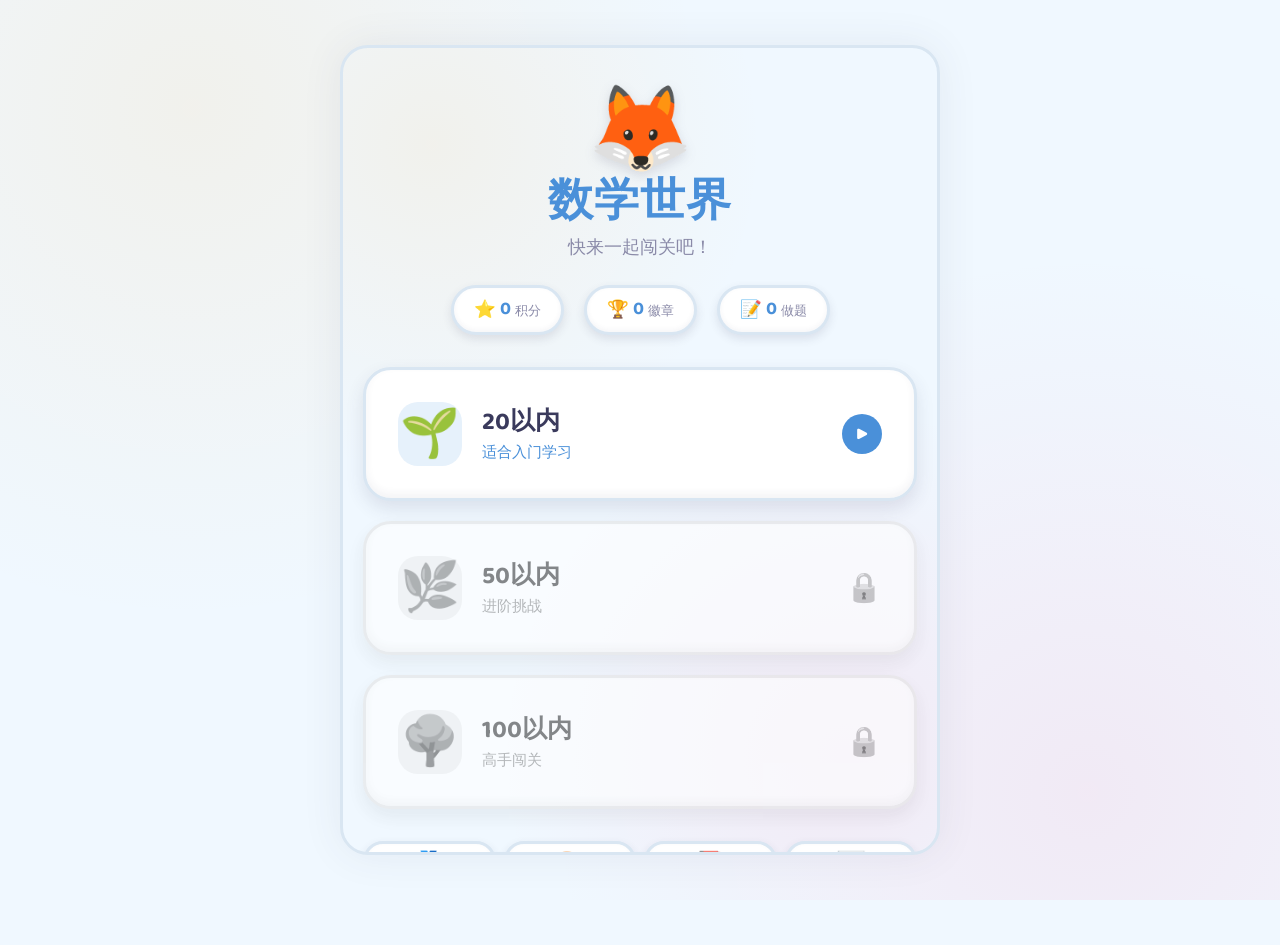
==== index.html @ b449a4bf "feat: 一年级升二年级儿童数学世界游戏 H5 应用 - Claymorphism 卡通设计风格，8款主题切换 - 3个难度阶梯解锁（20/50/100以内） - 4种题型：基础加减法、填空题、比大" ====
<!DOCTYPE html>
<html lang="zh-CN">
<head>
  <meta charset="UTF-8">
  <meta name="viewport" content="width=device-width, initial-scale=1.0, maximum-scale=1.0, user-scalable=no">
  <meta name="apple-mobile-web-app-capable" content="yes">
  <meta name="theme-color" content="#EFF6FF">
  <title>数学世界 - 儿童数学闯关游戏</title>
  <link rel="preconnect" href="https://fonts.googleapis.com">
  <link rel="preconnect" href="https://fonts.gstatic.com" crossorigin>
  <link href="https://fonts.googleapis.com/css2?family=Baloo+2:wght@400;500;600;700;800&family=Comic+Neue:wght@400;700&display=swap" rel="stylesheet">
  <link rel="stylesheet" href="css/base.css">
  <link rel="stylesheet" href="css/themes.css">
  <link rel="stylesheet" href="css/components.css">
  <link rel="stylesheet" href="css/pages.css">
  <link rel="stylesheet" href="css/animations.css">
</head>
<body>
  <div id="app">

    <!-- ========== 首页 ========== -->
    <section id="page-home" class="page active">
      <div class="home-header">
        <div class="mascot" id="home-mascot">🦊</div>
        <h1 class="home-title">数学世界</h1>
        <p class="home-subtitle">快来一起闯关吧！</p>
        <div class="home-stats-bar">
          <div class="stat-pill">
            <span class="stat-icon">⭐</span>
            <span class="stat-value" id="home-points">0</span>
            <span class="stat-label">积分</span>
          </div>
          <div class="stat-pill">
            <span class="stat-icon">🏆</span>
            <span class="stat-value" id="home-badge-count">0</span>
            <span class="stat-label">徽章</span>
          </div>
          <div class="stat-pill">
            <span class="stat-icon">📝</span>
            <span class="stat-value" id="home-total-questions">0</span>
            <span class="stat-label">做题</span>
          </div>
        </div>
      </div>

      <div class="difficulty-cards" id="difficulty-cards">
        <!-- JS动态生成 -->
      </div>

      <div class="home-nav-bar">
        <button class="nav-btn" data-page="badges">
          <span class="nav-icon">🏅</span>
          <span class="nav-text">徽章</span>
        </button>
        <button class="nav-btn" data-page="themes">
          <span class="nav-icon">🎨</span>
          <span class="nav-text">主题</span>
        </button>
        <button class="nav-btn" data-page="error-book">
          <span class="nav-icon">📕</span>
          <span class="nav-text">错题本</span>
        </button>
        <button class="nav-btn" data-page="stats">
          <span class="nav-icon">📊</span>
          <span class="nav-text">档案</span>
        </button>
      </div>
    </section>

    <!-- ========== 答题页 ========== -->
    <section id="page-quiz" class="page">
      <div class="quiz-top-bar">
        <button class="icon-btn" id="quiz-back-btn">
          <svg width="28" height="28" viewBox="0 0 24 24" fill="none" stroke="currentColor" stroke-width="2.5" stroke-linecap="round" stroke-linejoin="round"><path d="M19 12H5M12 19l-7-7 7-7"/></svg>
        </button>
        <div class="quiz-progress">
          <span class="quiz-progress-current" id="quiz-current">1</span>
          <span class="quiz-progress-sep">/</span>
          <span class="quiz-progress-total">10</span>
        </div>
        <div class="quiz-streak" id="quiz-streak-display" style="visibility:hidden">
          <span class="streak-fire">🔥</span>
          <span id="quiz-streak-count">0</span>
        </div>
      </div>

      <div class="quiz-progress-bar">
        <div class="quiz-progress-fill" id="quiz-progress-fill"></div>
      </div>

      <div class="quiz-question-area" id="quiz-question-area">
        <!-- JS动态生成题目 -->
      </div>

      <div class="quiz-feedback" id="quiz-feedback"></div>

      <div class="keyboard-area" id="keyboard-area">
        <!-- 九宫格键盘 -->
      </div>
    </section>

    <!-- ========== 结算页 ========== -->
    <section id="page-settlement" class="page">
      <div class="settlement-container" id="settlement-container">
        <!-- JS动态生成 -->
      </div>
    </section>

    <!-- ========== 徽章页 ========== -->
    <section id="page-badges" class="page">
      <div class="sub-page-header">
        <button class="icon-btn back-btn" data-back="home">
          <svg width="28" height="28" viewBox="0 0 24 24" fill="none" stroke="currentColor" stroke-width="2.5" stroke-linecap="round" stroke-linejoin="round"><path d="M19 12H5M12 19l-7-7 7-7"/></svg>
        </button>
        <h2 class="sub-page-title">🏅 我的徽章</h2>
        <div style="width:48px"></div>
      </div>
      <div class="badges-grid" id="badges-grid">
        <!-- JS动态生成 -->
      </div>
    </section>

    <!-- ========== 主题页 ========== -->
    <section id="page-themes" class="page">
      <div class="sub-page-header">
        <button class="icon-btn back-btn" data-back="home">
          <svg width="28" height="28" viewBox="0 0 24 24" fill="none" stroke="currentColor" stroke-width="2.5" stroke-linecap="round" stroke-linejoin="round"><path d="M19 12H5M12 19l-7-7 7-7"/></svg>
        </button>
        <h2 class="sub-page-title">🎨 主题商店</h2>
        <div style="width:48px"></div>
      </div>
      <div class="themes-grid" id="themes-grid">
        <!-- JS动态生成 -->
      </div>
    </section>

    <!-- ========== 错题本页 ========== -->
    <section id="page-error-book" class="page">
      <div class="sub-page-header">
        <button class="icon-btn back-btn" data-back="home">
          <svg width="28" height="28" viewBox="0 0 24 24" fill="none" stroke="currentColor" stroke-width="2.5" stroke-linecap="round" stroke-linejoin="round"><path d="M19 12H5M12 19l-7-7 7-7"/></svg>
        </button>
        <h2 class="sub-page-title">📕 错题本</h2>
        <div style="width:48px"></div>
      </div>
      <div class="error-book-tabs" id="error-book-tabs">
        <button class="tab-btn active" data-level="20">20以内</button>
        <button class="tab-btn" data-level="50">50以内</button>
        <button class="tab-btn" data-level="100">100以内</button>
      </div>
      <div class="error-book-list" id="error-book-list">
        <!-- JS动态生成 -->
      </div>
    </section>

    <!-- ========== 数据档案页 ========== -->
    <section id="page-stats" class="page">
      <div class="sub-page-header">
        <button class="icon-btn back-btn" data-back="home">
          <svg width="28" height="28" viewBox="0 0 24 24" fill="none" stroke="currentColor" stroke-width="2.5" stroke-linecap="round" stroke-linejoin="round"><path d="M19 12H5M12 19l-7-7 7-7"/></svg>
        </button>
        <h2 class="sub-page-title">📊 成长档案</h2>
        <div style="width:48px"></div>
      </div>
      <div class="stats-container" id="stats-container">
        <!-- JS动态生成 -->
      </div>
    </section>

    <!-- ========== 通用弹窗 ========== -->
    <div class="overlay" id="overlay">
      <div class="modal" id="modal">
        <div class="modal-content" id="modal-content"></div>
      </div>
    </div>

    <!-- ========== 庆祝动画层 ========== -->
    <div class="celebration-layer" id="celebration-layer"></div>

  </div>

  <script src="js/storage.js"></script>
  <script src="js/sound.js"></script>
  <script src="js/question-generator.js"></script>
  <script src="js/scoring.js"></script>
  <script src="js/difficulty.js"></script>
  <script src="js/badges.js"></script>
  <script src="js/themes.js"></script>
  <script src="js/error-book.js"></script>
  <script src="js/keyboard.js"></script>
  <script src="js/settlement.js"></script>
  <script src="js/app.js"></script>
</body>
</html>
---- css/base.css ----
/* ============================================================
   base.css — Reset, Design Tokens, Base Styles, Page Transitions
   Children's Math Game · Claymorphism · Light mode only
   ============================================================ */

/* ---------- 1. Mobile-friendly CSS reset ---------- */
*,
*::before,
*::after {
  box-sizing: border-box;
  margin: 0;
  padding: 0;
  -webkit-tap-highlight-color: transparent;
}

html {
  -webkit-text-size-adjust: 100%;
  text-size-adjust: 100%;
  font-size: 16px;
}

body {
  min-height: 100vh;
  min-height: 100dvh;
  line-height: 1.5;
  -webkit-font-smoothing: antialiased;
  -moz-osx-font-smoothing: grayscale;
  text-rendering: optimizeLegibility;
  overflow-x: hidden;
}

img,
svg {
  display: block;
  max-width: 100%;
}

button,
input,
select,
textarea {
  font: inherit;
  color: inherit;
  background: none;
  border: none;
}

button {
  cursor: pointer;
  user-select: none;
}

ul,
ol {
  list-style: none;
}

a {
  color: inherit;
  text-decoration: none;
}

h1, h2, h3, h4, h5, h6 {
  font-weight: 700;
  line-height: 1.2;
}

/* ---------- 2. Design tokens (Claymorphism) ---------- */
:root {
  /* Colors — soft, eye-friendly, low-saturation */
  --bg-primary: #F0F8FF;      /* soft blue-white */
  --bg-secondary: #E6F1FB;    /* slightly deeper soft blue */
  --color-primary: #4A90D9;   /* soft blue */
  --color-primary-dark: #3A78B8;
  --color-secondary: #FFB347; /* soft orange */
  --color-accent: #FF6B9D;    /* soft pink */
  --color-success: #6BCB77;   /* soft green */
  --color-danger: #FF6B6B;    /* soft red */
  --color-warning: #FFD56B;   /* soft yellow */
  --color-text: #3A3A5C;      /* soft dark indigo */
  --color-text-muted: #8A8AA8;
  --color-card: #FFFFFF;
  --color-border: #D9E6F2;
  --color-shadow: rgba(74, 144, 217, 0.18);
  --color-shadow-soft: rgba(58, 58, 92, 0.12);

  /* Spacing scale (4px base) */
  --space-xs: 4px;
  --space-sm: 8px;
  --space-md: 16px;
  --space-lg: 24px;
  --space-xl: 32px;
  --space-xxl: 48px;

  /* Border radius — large, rounded, bubbly */
  --radius-sm: 12px;
  --radius-md: 20px;
  --radius-lg: 28px;
  --radius-xl: 36px;
  --radius-full: 999px;

  /* Claymorphism shadows — outer drop + inner highlight, no hard lines */
  --shadow-clay: 0 8px 18px var(--color-shadow-soft),
                 inset 0 -4px 8px rgba(58, 58, 92, 0.06),
                 inset 0 4px 8px rgba(255, 255, 255, 0.85);
  --shadow-clay-sm: 0 4px 10px var(--color-shadow-soft),
                    inset 0 -2px 5px rgba(58, 58, 92, 0.05),
                    inset 0 2px 5px rgba(255, 255, 255, 0.8);
  --shadow-clay-lg: 0 14px 28px var(--color-shadow),
                    inset 0 -6px 12px rgba(58, 58, 92, 0.07),
                    inset 0 6px 12px rgba(255, 255, 255, 0.9);
  --shadow-press: 0 2px 5px var(--color-shadow-soft),
                  inset 0 2px 6px rgba(58, 58, 92, 0.12);
  --shadow-inset-hi: inset 0 3px 6px rgba(255, 255, 255, 0.7);

  /* Typography */
  --font-heading: 'Baloo 2', 'Comic Neue', system-ui, sans-serif;
  --font-body: 'Comic Neue', 'Baloo 2', system-ui, sans-serif;

  /* Font sizes */
  --fs-xs: clamp(0.72rem, 0.68rem + 0.2vw, 0.8rem);
  --fs-sm: clamp(0.85rem, 0.8rem + 0.25vw, 0.95rem);
  --fs-md: clamp(1rem, 0.95rem + 0.3vw, 1.1rem);
  --fs-lg: clamp(1.2rem, 1.1rem + 0.5vw, 1.4rem);
  --fs-xl: clamp(1.5rem, 1.3rem + 0.9vw, 1.9rem);
  --fs-xxl: clamp(2rem, 1.6rem + 1.6vw, 2.8rem);

  /* Borders */
  --border-thick: 3px;
  --border-chunky: 4px;

  /* Transitions — soft press, smooth */
  --transition-fast: 150ms ease-out;
  --transition-normal: 250ms ease-out;
  --transition-slow: 400ms ease-out;

  /* Layout */
  --app-max-width: 600px;
  --safe-bottom: env(safe-area-inset-bottom, 0px);
  --safe-top: env(safe-area-inset-top, 0px);
}

/* ---------- 3. Base body ---------- */
body {
  font-family: var(--font-body);
  font-size: var(--fs-md);
  color: var(--color-text);
  background: var(--bg-primary);
  background-image:
    radial-gradient(circle at 15% 12%, rgba(255, 179, 71, 0.10), transparent 38%),
    radial-gradient(circle at 85% 88%, rgba(255, 107, 157, 0.10), transparent 40%);
  background-attachment: fixed;
}

h1, h2, h3, h4 {
  font-family: var(--font-heading);
  color: var(--color-text);
}

h1 { font-size: var(--fs-xxl); }
h2 { font-size: var(--fs-xl); }
h3 { font-size: var(--fs-lg); }

p { color: var(--color-text); }

/* ---------- 4. App container (phone frame, centered) ---------- */
#app {
  position: relative;
  width: 100%;
  max-width: var(--app-max-width);
  min-height: 100vh;
  min-height: 100dvh;
  margin: 0 auto;
  background: var(--bg-primary);
  overflow: hidden;
  box-shadow: 0 0 40px rgba(58, 58, 92, 0.08);
}

/* ---------- 5. Page transitions ---------- */
.page {
  position: absolute;
  inset: 0;
  display: flex;
  flex-direction: column;
  padding: calc(var(--space-md) + var(--safe-top)) var(--space-md) calc(var(--space-md) + var(--safe-bottom));
  opacity: 0;
  visibility: hidden;
  transform: translateY(8px);
  transition: opacity var(--transition-normal),
              visibility var(--transition-normal),
              transform var(--transition-normal);
  overflow-y: auto;
  -webkit-overflow-scrolling: touch;
}

.page.active {
  opacity: 1;
  visibility: visible;
  transform: translateY(0);
  z-index: 1;
}

/* Scrollbar styling — subtle */
.page::-webkit-scrollbar { width: 6px; }
.page::-webkit-scrollbar-thumb {
  background: var(--color-border);
  border-radius: var(--radius-full);
}

/* ---------- 6. Utility helpers ---------- */
.sr-only {
  position: absolute;
  width: 1px; height: 1px;
  padding: 0; margin: -1px;
  overflow: hidden; clip: rect(0,0,0,0);
  white-space: nowrap; border: 0;
}

.text-center { text-align: center; }
.text-muted { color: var(--color-text-muted); }

/* ---------- 7. Responsive — tablet ---------- */
@media (min-width: 768px) {
  :root {
    --fs-md: 1.15rem;
    --fs-lg: 1.55rem;
    --fs-xl: 2rem;
    --fs-xxl: 3rem;
    --space-md: 20px;
    --space-lg: 32px;
  }
  #app {
    min-height: 90vh;
    margin: 5vh auto;
    border-radius: var(--radius-lg);
    border: var(--border-thick) solid var(--color-border);
  }
  body {
    background-size: cover;
  }
}
---- css/themes.css ----
/* ============================================================
   themes.css — 8 Light-Mode Claymorphism Themes
   All themes are LIGHT mode (no dark backgrounds).
   Apply via: <body data-theme="default"> or #app[data-theme="..."]
   Colors are soft, low-saturation, eye-friendly for children.
   ============================================================ */

/* Shared: each theme tints the body background gradient + #app bg.
   --mascot holds the theme's mascot emoji (used by JS to update #home-mascot). */

/* ------------------------------------------------------------
   1. default — Soft Sky (FREE)
   ------------------------------------------------------------ */
[data-theme="default"] {
  --bg-primary: #F0F8FF;
  --bg-secondary: #E6F1FB;
  --color-primary: #4A90D9;
  --color-secondary: #FFB347;
  --color-accent: #FF6B9D;
  --color-card: #FFFFFF;
  --color-border: #D9E6F2;
  --color-shadow: rgba(74, 144, 217, 0.18);
  --mascot: "🦊";
}
[data-theme="default"] body,
[data-theme="default"] #app {
  background-color: #F0F8FF;
  background-image:
    radial-gradient(circle at 15% 12%, rgba(255, 179, 71, 0.10), transparent 38%),
    radial-gradient(circle at 85% 88%, rgba(255, 107, 157, 0.10), transparent 40%);
}

/* ------------------------------------------------------------
   2. forest — Forest Friends (100 pts)
   ------------------------------------------------------------ */
[data-theme="forest"] {
  --bg-primary: #F2F7EC;
  --bg-secondary: #E4EFD8;
  --color-primary: #7AAF5E;
  --color-secondary: #B08968;
  --color-accent: #E8A87C;
  --color-card: #FBFDF7;
  --color-border: #D6E4C5;
  --color-shadow: rgba(122, 175, 94, 0.18);
  --mascot: "🐻";
}
[data-theme="forest"] body,
[data-theme="forest"] #app {
  background-color: #F2F7EC;
  background-image:
    radial-gradient(circle at 15% 12%, rgba(176, 137, 104, 0.12), transparent 40%),
    radial-gradient(circle at 85% 88%, rgba(232, 168, 124, 0.12), transparent 42%);
}

/* ------------------------------------------------------------
   3. ocean — Ocean World (150 pts)
   ------------------------------------------------------------ */
[data-theme="ocean"] {
  --bg-primary: #EAF6FB;
  --bg-secondary: #D8EEF7;
  --color-primary: #5BB3CC;
  --color-secondary: #7AB8D6;
  --color-accent: #FF9EAA;
  --color-card: #FFFFFF;
  --color-border: #C7E4EE;
  --color-shadow: rgba(91, 179, 204, 0.20);
  --mascot: "🐙";
}
[data-theme="ocean"] body,
[data-theme="ocean"] #app {
  background-color: #EAF6FB;
  background-image:
    radial-gradient(circle at 15% 12%, rgba(122, 184, 214, 0.14), transparent 40%),
    radial-gradient(circle at 85% 88%, rgba(255, 158, 170, 0.12), transparent 42%);
}

/* ------------------------------------------------------------
   4. candy — Candy Land (200 pts)
   ------------------------------------------------------------ */
[data-theme="candy"] {
  --bg-primary: #FBF0F6;
  --bg-secondary: #F7E2EE;
  --color-primary: #E08FC0;
  --color-secondary: #B5A8E0;
  --color-accent: #F5A3C7;
  --color-card: #FFFFFF;
  --color-border: #ECD0E0;
  --color-shadow: rgba(224, 143, 192, 0.20);
  --mascot: "🦄";
}
[data-theme="candy"] body,
[data-theme="candy"] #app {
  background-color: #FBF0F6;
  background-image:
    radial-gradient(circle at 15% 12%, rgba(181, 168, 224, 0.16), transparent 40%),
    radial-gradient(circle at 85% 88%, rgba(245, 163, 199, 0.14), transparent 42%);
}

/* ------------------------------------------------------------
   5. starry — Starry Night (250 pts)
   LIGHT interpretation: soft periwinkle + gold + lavender (no dark bg)
   ------------------------------------------------------------ */
[data-theme="starry"] {
  --bg-primary: #EEF0FB;
  --bg-secondary: #E0E4F5;
  --color-primary: #7B89C9;
  --color-secondary: #E6C76B;
  --color-accent: #A78BD9;
  --color-card: #FFFFFF;
  --color-border: #D2D6EE;
  --color-shadow: rgba(123, 137, 201, 0.20);
  --mascot: "🦉";
}
[data-theme="starry"] body,
[data-theme="starry"] #app {
  background-color: #EEF0FB;
  background-image:
    radial-gradient(circle at 15% 12%, rgba(230, 199, 107, 0.16), transparent 40%),
    radial-gradient(circle at 85% 88%, rgba(167, 139, 217, 0.14), transparent 42%);
}

/* ------------------------------------------------------------
   6. school — School Days (180 pts)
   ------------------------------------------------------------ */
[data-theme="school"] {
  --bg-primary: #FFF9EC;
  --bg-secondary: #FBEFCF;
  --color-primary: #E8B14B;
  --color-secondary: #E07A5F;
  --color-accent: #7AAF5E;
  --color-card: #FFFFFF;
  --color-border: #F0DFB8;
  --color-shadow: rgba(232, 177, 75, 0.20);
  --mascot: "🐱";
}
[data-theme="school"] body,
[data-theme="school"] #app {
  background-color: #FFF9EC;
  background-image:
    radial-gradient(circle at 15% 12%, rgba(224, 122, 95, 0.12), transparent 40%),
    radial-gradient(circle at 85% 88%, rgba(122, 175, 94, 0.12), transparent 42%);
}

/* ------------------------------------------------------------
   7. sunset — Sunset Glow (220 pts)
   ------------------------------------------------------------ */
[data-theme="sunset"] {
  --bg-primary: #FFF3EC;
  --bg-secondary: #FDE6D8;
  --color-primary: #F5A06B;
  --color-secondary: #FF8C94;
  --color-accent: #C98BB0;
  --color-card: #FFFFFF;
  --color-border: #F2D6C4;
  --color-shadow: rgba(245, 160, 107, 0.20);
  --mascot: "🦁";
}
[data-theme="sunset"] body,
[data-theme="sunset"] #app {
  background-color: #FFF3EC;
  background-image:
    radial-gradient(circle at 15% 12%, rgba(255, 140, 148, 0.14), transparent 40%),
    radial-gradient(circle at 85% 88%, rgba(201, 139, 176, 0.14), transparent 42%);
}

/* ------------------------------------------------------------
   8. meadow — Spring Meadow (120 pts)
   ------------------------------------------------------------ */
[data-theme="meadow"] {
  --bg-primary: #F4FBE9;
  --bg-secondary: #E8F5D4;
  --color-primary: #9CC76B;
  --color-secondary: #F0D858;
  --color-accent: #A8D8B9;
  --color-card: #FFFFFF;
  --color-border: #D8E9B8;
  --color-shadow: rgba(156, 199, 107, 0.20);
  --mascot: "🐰";
}
[data-theme="meadow"] body,
[data-theme="meadow"] #app {
  background-color: #F4FBE9;
  background-image:
    radial-gradient(circle at 15% 12%, rgba(240, 216, 88, 0.16), transparent 40%),
    radial-gradient(circle at 85% 88%, rgba(168, 216, 185, 0.16), transparent 42%);
}

/* ------------------------------------------------------------
   Theme application helper — keep #app background-attachment fixed
   on body for the soft tint, but #app uses solid + image so it
   scrolls naturally inside the phone frame.
   ------------------------------------------------------------ */
[data-theme] body {
  background-attachment: fixed;
}
[data-theme] #app {
  background-attachment: scroll;
}

/* ------------------------------------------------------------
   Default fallback: if no data-theme is set, treat as "default".
   ------------------------------------------------------------ */
body:not([data-theme]) #app,
#app:not([data-theme]) {
  /* inherits :root tokens; nothing to override */
}

/* ------------------------------------------------------------
   Theme preview swatches (used by .theme-card in themes store).
   Each theme exposes a 3-color preview via its tokens automatically;
   .theme-card previews read --color-primary/secondary/accent.
   ------------------------------------------------------------ */
---- css/components.css ----
/* ============================================================
   components.css — Reusable Claymorphism Components
   Children's Math Game · Light mode · Touch-friendly (>=48px)
   ============================================================ */

/* ---------- Buttons ---------- */
.btn {
  display: inline-flex;
  align-items: center;
  justify-content: center;
  gap: var(--space-sm);
  padding: 12px var(--space-lg);
  min-height: 48px;
  font-family: var(--font-heading);
  font-weight: 700;
  font-size: var(--fs-md);
  line-height: 1;
  color: #ffffff;
  background: var(--color-primary);
  border: var(--border-thick) solid var(--color-border);
  border-radius: var(--radius-md);
  box-shadow: var(--shadow-clay);
  transition: transform var(--transition-fast),
              box-shadow var(--transition-fast),
              filter var(--transition-fast);
}
.btn:hover { filter: brightness(1.03); }
.btn:active {
  transform: scale(0.95);
  box-shadow: var(--shadow-press);
}

.btn-primary { background: var(--color-primary); }
.btn-secondary { background: var(--color-secondary); }
.btn-accent { background: var(--color-accent); }
.btn-success { background: var(--color-success); }
.btn-danger { background: var(--color-danger); }

.btn-outline {
  background: var(--color-card);
  color: var(--color-primary);
  border-color: var(--color-primary);
}

.btn-large {
  min-height: 56px;
  padding: 16px var(--space-xl);
  font-size: var(--fs-lg);
  border-radius: var(--radius-lg);
}

.btn-block {
  width: 100%;
}

.btn:disabled,
.btn[disabled] {
  opacity: 0.55;
  cursor: not-allowed;
  filter: grayscale(0.3);
}

/* ---------- Icon button (circular) ---------- */
.icon-btn {
  display: inline-flex;
  align-items: center;
  justify-content: center;
  width: 48px;
  height: 48px;
  min-width: 48px;
  min-height: 48px;
  color: var(--color-primary);
  background: var(--color-card);
  border: var(--border-thick) solid var(--color-border);
  border-radius: var(--radius-full);
  box-shadow: var(--shadow-clay-sm);
  transition: transform var(--transition-fast),
              box-shadow var(--transition-fast),
              background var(--transition-fast);
}
.icon-btn:active {
  transform: scale(0.9);
  box-shadow: var(--shadow-press);
}
.icon-btn svg { width: 26px; height: 26px; }

.back-btn {
  color: var(--color-text);
  background: var(--bg-secondary);
}

/* ---------- Card ---------- */
.card {
  background: var(--color-card);
  border: var(--border-thick) solid var(--color-border);
  border-radius: var(--radius-md);
  box-shadow: var(--shadow-clay);
  padding: var(--space-lg);
}
.card-soft {
  box-shadow: var(--shadow-clay-sm);
}

/* ---------- Stat pill ---------- */
.stat-pill {
  display: inline-flex;
  align-items: center;
  gap: var(--space-xs);
  padding: 8px var(--space-md);
  background: var(--color-card);
  border: var(--border-thick) solid var(--color-border);
  border-radius: var(--radius-full);
  box-shadow: var(--shadow-clay-sm);
  font-size: var(--fs-sm);
}
.stat-pill .stat-icon { font-size: 1.15em; line-height: 1; }
.stat-pill .stat-value {
  font-family: var(--font-heading);
  font-weight: 700;
  color: var(--color-primary);
  font-size: var(--fs-md);
}
.stat-pill .stat-label {
  color: var(--color-text-muted);
  font-size: var(--fs-xs);
}

/* ---------- Bottom navigation button ---------- */
.nav-btn {
  display: flex;
  flex-direction: column;
  align-items: center;
  justify-content: center;
  gap: 2px;
  flex: 1;
  min-height: 60px;
  padding: var(--space-sm) var(--space-xs);
  background: var(--color-card);
  border: var(--border-thick) solid var(--color-border);
  border-radius: var(--radius-md);
  box-shadow: var(--shadow-clay-sm);
  color: var(--color-text-muted);
  font-size: var(--fs-xs);
  transition: transform var(--transition-fast),
              box-shadow var(--transition-fast),
              color var(--transition-fast);
}
.nav-btn .nav-icon { font-size: 1.5rem; line-height: 1; }
.nav-btn .nav-text { font-family: var(--font-heading); font-weight: 600; }
.nav-btn:active {
  transform: scale(0.93);
  box-shadow: var(--shadow-press);
}
.nav-btn.active {
  color: var(--color-primary);
  background: var(--bg-secondary);
}

/* ---------- Tab button ---------- */
.tab-btn {
  flex: 1;
  min-height: 44px;
  padding: var(--space-sm) var(--space-md);
  font-family: var(--font-heading);
  font-weight: 600;
  font-size: var(--fs-sm);
  color: var(--color-text-muted);
  background: var(--color-card);
  border: var(--border-thick) solid var(--color-border);
  border-radius: var(--radius-full);
  box-shadow: var(--shadow-clay-sm);
  transition: transform var(--transition-fast),
              background var(--transition-fast),
              color var(--transition-fast);
}
.tab-btn:active { transform: scale(0.95); }
.tab-btn.active {
  color: #ffffff;
  background: var(--color-primary);
  border-color: var(--color-primary);
}

/* ---------- Quiz question display ---------- */
.quiz-question {
  font-family: var(--font-heading);
  font-weight: 800;
  font-size: clamp(2.5rem, 2rem + 4vw, 5rem);
  line-height: 1.15;
  color: var(--color-text);
  text-align: center;
  letter-spacing: 0.5px;
}
.quiz-question .q-num { color: var(--color-primary); }
.quiz-question .q-op { color: var(--color-secondary); padding: 0 0.1em; }
.quiz-question .q-eq { color: var(--color-text-muted); padding: 0 0.15em; }

/* ---------- Answer box (□ placeholder) ---------- */
.answer-box {
  display: inline-flex;
  align-items: center;
  justify-content: center;
  width: clamp(60px, 18vw, 80px);
  height: clamp(60px, 18vw, 80px);
  font-family: var(--font-heading);
  font-weight: 800;
  font-size: clamp(1.8rem, 1.4rem + 2vw, 2.6rem);
  color: var(--color-text-muted);
  background: var(--bg-secondary);
  border: var(--border-chunky) solid var(--color-border);
  border-radius: var(--radius-md);
  box-shadow: var(--shadow-inset-hi), inset 0 -3px 6px rgba(58,58,92,0.08);
  transition: background var(--transition-fast),
              border-color var(--transition-fast),
              color var(--transition-fast),
              transform var(--transition-fast);
}
.answer-box.filled {
  color: var(--color-text);
  background: var(--color-card);
}
.answer-box.correct {
  color: #ffffff;
  background: var(--color-success);
  border-color: var(--color-success);
}
.answer-box.wrong {
  color: #ffffff;
  background: var(--color-danger);
  border-color: var(--color-danger);
}

/* ---------- Keyboard ---------- */
.keyboard-grid {
  display: grid;
  grid-template-columns: repeat(3, 1fr);
  gap: var(--space-sm);
  width: 100%;
}
.key-btn {
  display: flex;
  align-items: center;
  justify-content: center;
  min-width: 60px;
  min-height: 60px;
  height: clamp(56px, 14vw, 72px);
  font-family: var(--font-heading);
  font-weight: 700;
  font-size: var(--fs-xl);
  color: var(--color-text);
  background: var(--color-card);
  border: var(--border-thick) solid var(--color-border);
  border-radius: var(--radius-md);
  box-shadow: var(--shadow-clay-sm);
  transition: transform var(--transition-fast),
              box-shadow var(--transition-fast),
              background var(--transition-fast);
}
.key-btn:active {
  transform: scale(0.9);
  box-shadow: var(--shadow-press);
}
.key-btn.special {
  font-size: var(--fs-lg);
  color: var(--color-text-muted);
  background: var(--bg-secondary);
}
.key-btn.confirm {
  color: #ffffff;
  background: var(--color-accent);
  border-color: var(--color-accent);
}
.key-btn.confirm:active { box-shadow: var(--shadow-press); }

/* ---------- Modal & overlay ---------- */
.overlay {
  position: fixed;
  inset: 0;
  z-index: 100;
  display: none;
  align-items: center;
  justify-content: center;
  padding: var(--space-lg);
  background: rgba(58, 58, 92, 0.35);
  backdrop-filter: blur(3px);
  -webkit-backdrop-filter: blur(3px);
}
.overlay.show { display: flex; }
.modal {
  width: 100%;
  max-width: 420px;
  max-height: 85vh;
  overflow-y: auto;
  background: var(--color-card);
  border: var(--border-chunky) solid var(--color-border);
  border-radius: var(--radius-lg);
  box-shadow: var(--shadow-clay-lg);
  padding: var(--space-xl);
  text-align: center;
}
.modal-content { color: var(--color-text); }
.modal-content h2 {
  font-size: var(--fs-xl);
  margin-bottom: var(--space-sm);
}

/* ---------- Progress bar (generic) ---------- */
.progress-bar {
  width: 100%;
  height: 14px;
  background: var(--bg-secondary);
  border: var(--border-thick) solid var(--color-border);
  border-radius: var(--radius-full);
  overflow: hidden;
  box-shadow: var(--shadow-inset-hi);
}
.progress-fill {
  height: 100%;
  background: linear-gradient(90deg, var(--color-primary), var(--color-accent));
  border-radius: var(--radius-full);
  transition: width var(--transition-slow) ease-out;
}

/* ---------- Badge card ---------- */
.badge-card {
  display: flex;
  flex-direction: column;
  align-items: center;
  gap: var(--space-xs);
  padding: var(--space-md) var(--space-sm);
  text-align: center;
  background: var(--color-card);
  border: var(--border-thick) solid var(--color-border);
  border-radius: var(--radius-md);
  box-shadow: var(--shadow-clay-sm);
  transition: transform var(--transition-fast);
}
.badge-card .badge-icon {
  font-size: 2.6rem;
  line-height: 1;
  filter: drop-shadow(0 2px 4px rgba(58,58,92,0.15));
}
.badge-card .badge-name {
  font-family: var(--font-heading);
  font-weight: 700;
  font-size: var(--fs-sm);
  color: var(--color-text);
}
.badge-card .badge-desc {
  font-size: var(--fs-xs);
  color: var(--color-text-muted);
}
.badge-card.locked {
  filter: grayscale(1);
  opacity: 0.6;
}
.badge-card.locked .badge-icon::after {
  content: "🔒";
  margin-left: -0.5em;
}

/* ---------- Theme store card ---------- */
.theme-card {
  display: flex;
  flex-direction: column;
  gap: var(--space-sm);
  padding: var(--space-md);
  background: var(--color-card);
  border: var(--border-thick) solid var(--color-border);
  border-radius: var(--radius-md);
  box-shadow: var(--shadow-clay-sm);
  transition: transform var(--transition-fast), box-shadow var(--transition-fast);
}
.theme-card:active { transform: scale(0.97); }
.theme-card .theme-preview {
  display: flex;
  gap: var(--space-xs);
  height: 48px;
  border-radius: var(--radius-sm);
  overflow: hidden;
  border: var(--border-thick) solid var(--color-border);
}
.theme-card .theme-preview span { flex: 1; }
.theme-card .theme-name {
  font-family: var(--font-heading);
  font-weight: 700;
  font-size: var(--fs-sm);
  color: var(--color-text);
}
.theme-card .theme-price {
  display: inline-flex;
  align-items: center;
  gap: 4px;
  font-size: var(--fs-xs);
  color: var(--color-secondary);
  font-weight: 700;
}
.theme-card.locked .theme-preview { filter: grayscale(0.5) opacity(0.7); }
.theme-card.owned .theme-price { color: var(--color-success); }
.theme-card.active-theme {
  border-color: var(--color-success);
  box-shadow: 0 0 0 2px var(--color-success), var(--shadow-clay-sm);
}

/* ---------- Error book item ---------- */
.error-item {
  display: flex;
  align-items: center;
  gap: var(--space-md);
  padding: var(--space-md);
  background: var(--color-card);
  border: var(--border-thick) solid var(--color-border);
  border-radius: var(--radius-md);
  box-shadow: var(--shadow-clay-sm);
}
.error-item .error-q {
  flex: 1;
  font-family: var(--font-heading);
  font-weight: 700;
  font-size: var(--fs-md);
  color: var(--color-text);
}
.error-item .error-q .wrong-num {
  color: var(--color-danger);
  text-decoration: line-through;
  margin-left: var(--space-xs);
}
.error-item .error-q .right-num {
  color: var(--color-success);
  margin-left: var(--space-xs);
}
.error-item .error-count {
  font-size: var(--fs-xs);
  color: var(--color-text-muted);
  background: var(--bg-secondary);
  padding: 4px var(--space-sm);
  border-radius: var(--radius-full);
  white-space: nowrap;
}
---- css/pages.css ----
/* ============================================================
   pages.css — Page-Specific Layouts
   Children's Math Game · Claymorphism · Light mode
   ============================================================ */

/* ============================================================
   HOME PAGE
   ============================================================ */
.home-header {
  display: flex;
  flex-direction: column;
  align-items: center;
  text-align: center;
  gap: var(--space-xs);
  padding: var(--space-md) 0 var(--space-lg);
}
.home-header .mascot {
  font-size: 64px;
  line-height: 1;
  filter: drop-shadow(0 4px 6px rgba(58, 58, 92, 0.15));
  animation: float 3s ease-in-out infinite;
}
.home-title {
  font-size: clamp(2rem, 1.5rem + 3vw, 2.8rem);
  font-weight: 800;
  color: var(--color-primary);
  letter-spacing: 1px;
}
.home-subtitle {
  font-size: var(--fs-md);
  color: var(--color-text-muted);
}
.home-stats-bar {
  display: flex;
  justify-content: center;
  flex-wrap: wrap;
  gap: var(--space-sm);
  margin-top: var(--space-md);
}

/* Difficulty cards — vertical stack of large tappable cards */
.difficulty-cards {
  display: flex;
  flex-direction: column;
  gap: var(--space-md);
  flex: 1;
}
.difficulty-card {
  display: flex;
  align-items: center;
  gap: var(--space-md);
  padding: var(--space-lg) var(--space-lg);
  background: var(--color-card);
  border: var(--border-thick) solid var(--color-border);
  border-radius: var(--radius-lg);
  box-shadow: var(--shadow-clay);
  position: relative;
  transition: transform var(--transition-fast), box-shadow var(--transition-fast);
}
.difficulty-card:active { transform: scale(0.98); }
.difficulty-card .dc-icon {
  font-size: 2.6rem;
  line-height: 1;
  width: 56px;
  height: 56px;
  display: flex;
  align-items: center;
  justify-content: center;
  background: var(--bg-secondary);
  border-radius: var(--radius-md);
  flex-shrink: 0;
}
.difficulty-card .dc-info { flex: 1; }
.difficulty-card .dc-name {
  font-family: var(--font-heading);
  font-weight: 700;
  font-size: var(--fs-lg);
  color: var(--color-text);
}
.difficulty-card .dc-status {
  font-size: var(--fs-sm);
  color: var(--color-text-muted);
}
.difficulty-card .dc-badge {
  font-size: 1.6rem;
  line-height: 1;
}
.difficulty-card.unlocked .dc-status { color: var(--color-primary); }
.difficulty-card.locked {
  filter: grayscale(1);
  opacity: 0.6;
  cursor: not-allowed;
}
.difficulty-card.locked::after {
  content: "🔒";
  position: absolute;
  top: 50%;
  right: var(--space-lg);
  transform: translateY(-50%);
  font-size: 1.8rem;
}
.difficulty-card.locked .dc-badge { display: none; }
.difficulty-card.completed .dc-badge {
  display: inline-flex;
  align-items: center;
  justify-content: center;
  width: 36px;
  height: 36px;
  background: var(--color-success);
  color: #fff;
  border-radius: var(--radius-full);
  font-size: 1.1rem;
  font-weight: 800;
}

/* Home bottom nav */
.home-nav-bar {
  display: flex;
  gap: var(--space-sm);
  padding-top: var(--space-lg);
}

/* ============================================================
   QUIZ PAGE
   ============================================================ */
.quiz-top-bar {
  display: flex;
  align-items: center;
  justify-content: space-between;
  gap: var(--space-md);
}
.quiz-progress {
  font-family: var(--font-heading);
  font-weight: 700;
  font-size: var(--fs-lg);
  color: var(--color-text);
}
.quiz-progress-current { color: var(--color-primary); }
.quiz-progress-sep { color: var(--color-text-muted); margin: 0 2px; }
.quiz-progress-total { color: var(--color-text-muted); }
.quiz-streak {
  display: inline-flex;
  align-items: center;
  gap: 2px;
  padding: 6px var(--space-md);
  background: var(--color-card);
  border: var(--border-thick) solid var(--color-border);
  border-radius: var(--radius-full);
  box-shadow: var(--shadow-clay-sm);
  font-family: var(--font-heading);
  font-weight: 700;
  color: var(--color-secondary);
}
.streak-fire { font-size: 1.2rem; line-height: 1; }

.quiz-progress-bar {
  width: 100%;
  height: 14px;
  margin-top: var(--space-md);
  background: var(--bg-secondary);
  border: var(--border-thick) solid var(--color-border);
  border-radius: var(--radius-full);
  overflow: hidden;
  box-shadow: var(--shadow-inset-hi);
}
.quiz-progress-fill {
  height: 100%;
  width: 10%;
  background: linear-gradient(90deg, var(--color-primary), var(--color-accent));
  border-radius: var(--radius-full);
  transition: width var(--transition-slow) ease-out;
}

.quiz-question-area {
  flex: 1;
  display: flex;
  flex-direction: column;
  align-items: center;
  justify-content: center;
  gap: var(--space-lg);
  padding: var(--space-lg) 0;
  text-align: center;
}
.quiz-question-area .question-row {
  display: flex;
  align-items: center;
  justify-content: center;
  flex-wrap: wrap;
  gap: var(--space-sm);
}

.quiz-feedback {
  min-height: 44px;
  display: flex;
  align-items: center;
  justify-content: center;
  font-family: var(--font-heading);
  font-weight: 700;
  font-size: var(--fs-md);
  text-align: center;
  padding: var(--space-sm);
  border-radius: var(--radius-md);
  transition: opacity var(--transition-normal);
}
.quiz-feedback.correct { color: var(--color-success); background: rgba(107, 203, 119, 0.12); }
.quiz-feedback.wrong { color: var(--color-danger); background: rgba(255, 107, 107, 0.12); }

.keyboard-area {
  padding-top: var(--space-sm);
  padding-bottom: var(--space-xs);
}

/* ============================================================
   SETTLEMENT PAGE
   ============================================================ */
.settlement-container {
  display: flex;
  flex-direction: column;
  gap: var(--space-lg);
  padding: var(--space-sm) 0;
}
.settlement-header {
  text-align: center;
  font-family: var(--font-heading);
  font-weight: 800;
  font-size: var(--fs-xxl);
  color: var(--color-secondary);
}
.settlement-summary {
  display: flex;
  justify-content: space-around;
  gap: var(--space-sm);
  padding: var(--space-lg);
  background: var(--color-card);
  border: var(--border-thick) solid var(--color-border);
  border-radius: var(--radius-lg);
  box-shadow: var(--shadow-clay);
}
.settlement-summary .summary-stat {
  display: flex;
  flex-direction: column;
  align-items: center;
  gap: 2px;
}
.settlement-summary .summary-value {
  font-family: var(--font-heading);
  font-weight: 800;
  font-size: var(--fs-xxl);
  color: var(--color-primary);
  line-height: 1;
}
.settlement-summary .summary-label {
  font-size: var(--fs-xs);
  color: var(--color-text-muted);
}
.settlement-points {
  text-align: center;
  font-family: var(--font-heading);
  font-weight: 700;
  font-size: var(--fs-lg);
  color: var(--color-accent);
  padding: var(--space-md);
  background: var(--color-card);
  border: var(--border-thick) solid var(--color-border);
  border-radius: var(--radius-md);
  box-shadow: var(--shadow-clay-sm);
}
.settlement-questions {
  display: flex;
  flex-direction: column;
  gap: var(--space-sm);
}
.settlement-q-row {
  display: flex;
  align-items: center;
  gap: var(--space-md);
  padding: var(--space-md);
  background: var(--color-card);
  border: var(--border-thick) solid var(--color-border);
  border-radius: var(--radius-md);
  box-shadow: var(--shadow-clay-sm);
  font-family: var(--font-heading);
  font-weight: 700;
  font-size: var(--fs-md);
}
.settlement-q-row .q-mark {
  width: 28px;
  height: 28px;
  flex-shrink: 0;
  border-radius: var(--radius-full);
  display: inline-flex;
  align-items: center;
  justify-content: center;
  color: #fff;
  font-size: 0.9rem;
}
.settlement-q-row.correct { border-color: rgba(107, 203, 119, 0.5); }
.settlement-q-row.correct .q-mark { background: var(--color-success); }
.settlement-q-row.wrong { border-color: rgba(255, 107, 107, 0.5); }
.settlement-q-row.wrong .q-mark { background: var(--color-danger); }
.settlement-q-row .q-text { flex: 1; }
.settlement-q-row .q-answer .wrong-a {
  color: var(--color-danger);
  text-decoration: line-through;
  margin-right: var(--space-sm);
}
.settlement-q-row .q-answer .right-a { color: var(--color-success); }
.settlement-actions {
  display: flex;
  flex-direction: column;
  gap: var(--space-sm);
  padding-top: var(--space-sm);
}

/* ============================================================
   SUB-PAGE HEADER (shared)
   ============================================================ */
.sub-page-header {
  display: flex;
  align-items: center;
  justify-content: space-between;
  gap: var(--space-md);
  padding-bottom: var(--space-md);
}
.sub-page-title {
  font-family: var(--font-heading);
  font-weight: 800;
  font-size: var(--fs-xl);
  color: var(--color-text);
  text-align: center;
}

/* ============================================================
   BADGES PAGE
   ============================================================ */
.badges-grid {
  display: grid;
  grid-template-columns: repeat(2, 1fr);
  gap: var(--space-md);
  padding-bottom: var(--space-lg);
}

/* ============================================================
   THEMES PAGE
   ============================================================ */
.themes-grid {
  display: grid;
  grid-template-columns: repeat(2, 1fr);
  gap: var(--space-md);
  padding-bottom: var(--space-lg);
}

/* ============================================================
   ERROR BOOK PAGE
   ============================================================ */
.error-book-tabs {
  display: flex;
  gap: var(--space-sm);
  padding-bottom: var(--space-md);
}
.error-book-list {
  display: flex;
  flex-direction: column;
  gap: var(--space-sm);
  padding-bottom: var(--space-lg);
}
.error-book-empty {
  text-align: center;
  color: var(--color-text-muted);
  padding: var(--space-xxl) var(--space-md);
  font-size: var(--fs-md);
}

/* ============================================================
   STATS PAGE
   ============================================================ */
.stats-container {
  display: flex;
  flex-direction: column;
  gap: var(--space-md);
  padding-bottom: var(--space-lg);
}
.stat-block {
  padding: var(--space-lg);
  background: var(--color-card);
  border: var(--border-thick) solid var(--color-border);
  border-radius: var(--radius-md);
  box-shadow: var(--shadow-clay-sm);
}
.stat-block .stat-block-title {
  font-family: var(--font-heading);
  font-weight: 700;
  font-size: var(--fs-md);
  color: var(--color-text);
  margin-bottom: var(--space-sm);
}
.stat-block .stat-row {
  display: flex;
  align-items: center;
  justify-content: space-between;
  padding: var(--space-xs) 0;
  font-size: var(--fs-sm);
}
.stat-block .stat-row .row-label { color: var(--color-text-muted); }
.stat-block .stat-row .row-value {
  font-family: var(--font-heading);
  font-weight: 700;
  color: var(--color-primary);
}
.stat-block .stat-row + .stat-row { border-top: 2px dashed var(--color-border); }
.stat-block .progress-bar { margin-top: var(--space-sm); }

/* ============================================================
   OVERLAY / MODAL / CELEBRATION
   ============================================================ */
.celebration-layer {
  position: fixed;
  inset: 0;
  z-index: 200;
  pointer-events: none;
  overflow: hidden;
}

/* ============================================================
   TABLET ADJUSTMENTS
   ============================================================ */
@media (min-width: 768px) {
  .home-header .mascot { font-size: 84px; }
  .home-stats-bar { gap: var(--space-md); }
  .difficulty-card { padding: var(--space-xl); }
  .difficulty-card .dc-icon { width: 64px; height: 64px; font-size: 3rem; }
  .quiz-question { font-size: clamp(3rem, 2rem + 4vw, 5.5rem); }
  .key-btn { height: 80px; font-size: var(--fs-xxl); }
  .badges-grid,
  .themes-grid {
    grid-template-columns: repeat(3, 1fr);
    gap: var(--space-lg);
  }
  .badge-card { padding: var(--space-lg); }
  .badge-card .badge-icon { font-size: 3.2rem; }
  .settlement-summary { padding: var(--space-xl); }
  .settlement-summary .summary-value { font-size: 3.2rem; }
}

/* ============================================================
   QUIZ EXTRA STYLES
   ============================================================ */
.quiz-question .q-text {
  display: inline;
}
.correct-answer-hint {
  margin-top: var(--space-md);
  padding: var(--space-sm) var(--space-md);
  background: rgba(107, 203, 119, 0.12);
  border-radius: var(--radius-md);
  font-family: var(--font-heading);
  font-weight: 600;
  font-size: var(--fs-md);
  color: var(--color-success);
  text-align: center;
  animation: fadeInUp 300ms ease-out;
}
.correct-answer-hint .correct-text {
  font-weight: 800;
  font-size: 1.2em;
}
@keyframes fadeInUp {
  from { opacity: 0; transform: translateY(8px); }
  to { opacity: 1; transform: translateY(0); }
}

/* Difficulty card unlocked arrow */
.difficulty-card.unlocked .dc-badge {
  display: inline-flex;
  align-items: center;
  justify-content: center;
  width: 40px;
  height: 40px;
  background: var(--color-primary);
  color: #fff;
  border-radius: var(--radius-full);
  font-size: 1.2rem;
  font-weight: 800;
  flex-shrink: 0;
}

/* ============================================================
   STATS PAGE - FULL STYLES
   ============================================================ */
.stats-overview-card {
  display: flex;
  flex-direction: column;
  gap: var(--space-md);
}
.stats-overview-row {
  display: flex;
  justify-content: space-around;
  gap: var(--space-sm);
}
.stats-overview-item {
  display: flex;
  flex-direction: column;
  align-items: center;
  gap: 4px;
  flex: 1;
}
.stats-overview-icon { font-size: 1.8rem; line-height: 1; }
.stats-overview-val {
  font-family: var(--font-heading);
  font-weight: 800;
  font-size: var(--fs-xl);
  color: var(--color-primary);
}
.stats-overview-label {
  font-size: var(--fs-xs);
  color: var(--color-text-muted);
}

.stats-points-card { display: flex; flex-direction: column; gap: var(--space-xs); }
.stats-row {
  display: flex;
  align-items: center;
  gap: var(--space-sm);
  padding: var(--space-xs) 0;
  font-size: var(--fs-sm);
}
.stats-row + .stats-row { border-top: 2px dashed var(--color-border); }
.stats-row-icon { font-size: 1.2rem; width: 28px; text-align: center; }
.stats-row-label { flex: 1; color: var(--color-text-muted); }
.stats-row-val {
  font-family: var(--font-heading);
  font-weight: 700;
  font-size: var(--fs-md);
  color: var(--color-text);
}

.stats-section-title {
  font-family: var(--font-heading);
  font-weight: 700;
  font-size: var(--fs-md);
  color: var(--color-text);
  margin-bottom: var(--space-sm);
}

.stats-diff-card { display: flex; flex-direction: column; gap: var(--space-xs); }
.stats-diff-row {
  display: flex;
  align-items: center;
  gap: var(--space-sm);
  padding: var(--space-xs) var(--space-sm);
  border-radius: var(--radius-sm);
  font-size: var(--fs-sm);
}
.stats-diff-row + .stats-diff-row { border-top: 2px dashed var(--color-border); }
.stats-diff-row.locked { opacity: 0.55; }
.stats-diff-icon { font-size: 1.3rem; width: 28px; text-align: center; }
.stats-diff-name { font-weight: 600; color: var(--color-text); min-width: 70px; }
.stats-diff-streak { flex: 1; color: var(--color-text-muted); font-size: var(--fs-xs); }
.stats-diff-status { font-weight: 600; font-size: var(--fs-xs); }
.stats-diff-row.completed .stats-diff-status { color: var(--color-success); }
.stats-diff-row.progress .stats-diff-status { color: var(--color-primary); }
.stats-diff-row.locked .stats-diff-status { color: var(--color-text-muted); }

.stats-error-card { display: flex; flex-direction: column; gap: var(--space-xs); }
.stats-error-row {
  display: flex;
  justify-content: space-between;
  padding: var(--space-xs) 0;
  font-size: var(--fs-sm);
  color: var(--color-text-muted);
}
.stats-error-row + .stats-error-row { border-top: 2px dashed var(--color-border); }
.stats-error-total {
  margin-top: var(--space-xs);
  padding-top: var(--space-xs);
  border-top: 2px solid var(--color-border);
  font-family: var(--font-heading);
  font-weight: 700;
  color: var(--color-danger);
  text-align: center;
}

.stats-history-card { display: flex; flex-direction: column; gap: var(--space-xs); }
.stats-history-row {
  display: flex;
  align-items: center;
  gap: var(--space-sm);
  padding: var(--space-xs) 0;
  font-size: var(--fs-xs);
}
.stats-history-row + .stats-history-row { border-top: 2px dashed var(--color-border); }
.hist-level { font-weight: 600; color: var(--color-text); min-width: 60px; }
.hist-result { flex: 1; color: var(--color-text-muted); }
.hist-points { font-weight: 700; color: var(--color-secondary); }
.hist-time { color: var(--color-text-muted); font-size: 0.7rem; }

/* Error book extra styles */
.error-empty {
  text-align: center;
  padding: var(--space-xxl) var(--space-md);
}
.error-empty-icon { font-size: 3rem; line-height: 1; }
.error-empty-text {
  margin-top: var(--space-sm);
  color: var(--color-text-muted);
  font-size: var(--fs-md);
}
.error-toolbar {
  display: flex;
  justify-content: space-between;
  align-items: center;
  margin-bottom: var(--space-sm);
}
.error-count-text { font-size: var(--fs-sm); color: var(--color-text-muted); }
.error-clear-btn {
  padding: 6px 14px;
  border: 2px solid var(--color-danger);
  border-radius: var(--radius-full);
  background: transparent;
  color: var(--color-danger);
  font-size: var(--fs-xs);
  font-weight: 600;
  cursor: pointer;
}
.error-clear-btn:active { transform: scale(0.95); }
.error-card {
  padding: var(--space-md);
  background: var(--color-card);
  border: var(--border-thick) solid var(--color-border);
  border-left: 5px solid var(--color-danger);
  border-radius: var(--radius-md);
  margin-bottom: var(--space-sm);
}
.error-question {
  font-family: var(--font-heading);
  font-weight: 700;
  font-size: var(--fs-lg);
  color: var(--color-text);
  margin-bottom: var(--space-sm);
}
.error-answers {
  display: flex;
  gap: var(--space-md);
  margin-bottom: var(--space-xs);
}
.error-wrong, .error-correct {
  display: flex;
  flex-direction: column;
  gap: 2px;
}
.error-label { font-size: var(--fs-xs); color: var(--color-text-muted); }
.error-wrong .error-value { color: var(--color-danger); font-weight: 700; }
.error-correct .error-value { color: var(--color-success); font-weight: 700; }
.error-time { font-size: 0.7rem; color: var(--color-text-muted); }
.error-list { display: flex; flex-direction: column; }

/* Tab count badge */
.tab-btn .tab-count {
  display: inline-block;
  margin-left: 4px;
  padding: 1px 7px;
  background: var(--color-secondary);
  color: #fff;
  border-radius: var(--radius-full);
  font-size: 0.7rem;
  font-weight: 700;
}
.tab-btn.active .tab-count { background: var(--color-primary); }

/* Stats page tablet */
@media (min-width: 768px) {
  .stats-overview-val { font-size: 2.5rem; }
  .stats-row { font-size: var(--fs-md); }
  .stats-diff-row { font-size: var(--fs-md); }
}
---- css/animations.css ----
/* ============================================================
   animations.css — Keyframes, Utility Classes, Reduced Motion
   Children's Math Game · Claymorphism · Light mode
   ============================================================ */

/* ---------- Keyframes ---------- */
@keyframes fadeIn {
  from { opacity: 0; }
  to   { opacity: 1; }
}

@keyframes slideUp {
  from { opacity: 0; transform: translateY(24px); }
  to   { opacity: 1; transform: translateY(0); }
}

@keyframes popIn {
  0%   { opacity: 0; transform: scale(0.5); }
  60%  { opacity: 1; transform: scale(1.12); }
  100% { opacity: 1; transform: scale(1); }
}

@keyframes bounce {
  0%, 100% { transform: translateY(0); }
  50%      { transform: translateY(-12px); }
}

@keyframes shake {
  0%, 100%   { transform: translateX(0); }
  15%        { transform: translateX(-9px); }
  30%        { transform: translateX(8px); }
  45%        { transform: translateX(-7px); }
  60%        { transform: translateX(6px); }
  75%        { transform: translateX(-3px); }
}

@keyframes celebrate {
  0%   { transform: scale(1) rotate(0); }
  25%  { transform: scale(1.15) rotate(-6deg); }
  50%  { transform: scale(1.05) rotate(6deg); }
  75%  { transform: scale(1.15) rotate(-4deg); }
  100% { transform: scale(1) rotate(0); }
}

@keyframes glow {
  0%, 100% { box-shadow: var(--shadow-clay-sm), 0 0 0 rgba(255, 213, 107, 0); }
  50%      { box-shadow: var(--shadow-clay-sm), 0 0 18px rgba(255, 213, 107, 0.75); }
}

@keyframes float {
  0%, 100% { transform: translateY(0); }
  50%      { transform: translateY(-8px); }
}

@keyframes sparkle {
  0%, 100% { opacity: 0; transform: scale(0.4) rotate(0); }
  50%      { opacity: 1; transform: scale(1) rotate(90deg); }
}

@keyframes stampIn {
  0%   { opacity: 0; transform: scale(2.2) rotate(-18deg); }
  60%  { opacity: 1; transform: scale(0.9) rotate(6deg); }
  100% { opacity: 1; transform: scale(1) rotate(0); }
}

@keyframes confettiFall {
  0%   { transform: translateY(-10vh) rotate(0); opacity: 1; }
  100% { transform: translateY(110vh) rotate(720deg); opacity: 0.9; }
}

@keyframes pulseRing {
  0%   { box-shadow: 0 0 0 0 rgba(107, 203, 119, 0.55); }
  100% { box-shadow: 0 0 0 18px rgba(107, 203, 119, 0); }
}

/* ---------- Animation utility classes ---------- */
.animate-fadeIn { animation: fadeIn var(--transition-normal) both; }
.animate-slideUp { animation: slideUp var(--transition-normal) both; }
.animate-popIn { animation: popIn var(--transition-normal) both; }
.animate-bounce { animation: bounce 0.9s ease-in-out infinite; }
.animate-shake { animation: shake 0.5s ease-in-out both; }
.animate-celebrate { animation: celebrate 0.8s ease-in-out both; }
.animate-glow { animation: glow 1.6s ease-in-out infinite; }
.animate-float { animation: float 3s ease-in-out infinite; }
.animate-sparkle { animation: sparkle 1.2s ease-in-out infinite; }
.animate-stampIn { animation: stampIn 0.5s cubic-bezier(0.34, 1.56, 0.64, 1) both; }

/* Staggered delays for lists / grids */
.delay-1 { animation-delay: 0.06s; }
.delay-2 { animation-delay: 0.12s; }
.delay-3 { animation-delay: 0.18s; }
.delay-4 { animation-delay: 0.24s; }
.delay-5 { animation-delay: 0.30s; }
.delay-6 { animation-delay: 0.36s; }

/* ---------- Question enter / exit transitions ---------- */
.question-enter {
  animation: questionEnter var(--transition-slow) both;
}
.question-exit {
  animation: questionExit var(--transition-fast) both;
}
@keyframes questionEnter {
  from { opacity: 0; transform: translateX(40px); }
  to   { opacity: 1; transform: translateX(0); }
}
@keyframes questionExit {
  from { opacity: 1; transform: translateX(0); }
  to   { opacity: 0; transform: translateX(-40px); }
}

/* ---------- Answer box feedback ---------- */
.answer-correct {
  animation: pulseRing 0.6s ease-out, celebrate 0.6s ease-in-out;
}
.answer-wrong {
  animation: shake 0.5s ease-in-out;
}

/* ---------- Badge unlock ---------- */
.badge-unlock {
  animation: popIn 0.5s cubic-bezier(0.34, 1.56, 0.64, 1) both,
             glow 1.6s ease-in-out infinite 0.5s;
}

/* ---------- Streak fire bounce ---------- */
.streak-fire {
  display: inline-block;
  animation: bounce 1.1s ease-in-out infinite;
}

/* ---------- Celebration confetti ---------- */
.confetti {
  position: absolute;
  top: -10vh;
  width: 12px;
  height: 12px;
  border-radius: 3px;
  opacity: 0.95;
  animation: confettiFall linear forwards;
}
.confetti:nth-child(3n)   { border-radius: 50%; }
.confetti:nth-child(4n)   { width: 8px; height: 16px; }

/* ---------- Progress bar fill transition (smooth growth) ---------- */
.progress-fill,
.quiz-progress-fill {
  transition: width var(--transition-slow) ease-out;
}

/* ---------- Button press feedback (reinforced) ---------- */
.btn:active,
.key-btn:active,
.icon-btn:active,
.nav-btn:active,
.tab-btn:active {
  transform: scale(0.95);
}

/* ---------- Float for mascot / decorations ---------- */
.home-header .mascot,
.float-deco {
  animation: float 3s ease-in-out infinite;
}

/* ---------- Reduced motion: disable animations ---------- */
@media (prefers-reduced-motion: reduce) {
  *,
  *::before,
  *::after {
    animation-duration: 0.001ms !important;
    animation-iteration-count: 1 !important;
    transition-duration: 0.001ms !important;
    scroll-behavior: auto !important;
  }
  .animate-bounce,
  .animate-float,
  .animate-glow,
  .animate-sparkle,
  .streak-fire,
  .home-header .mascot,
  .float-deco {
    animation: none !important;
  }
}
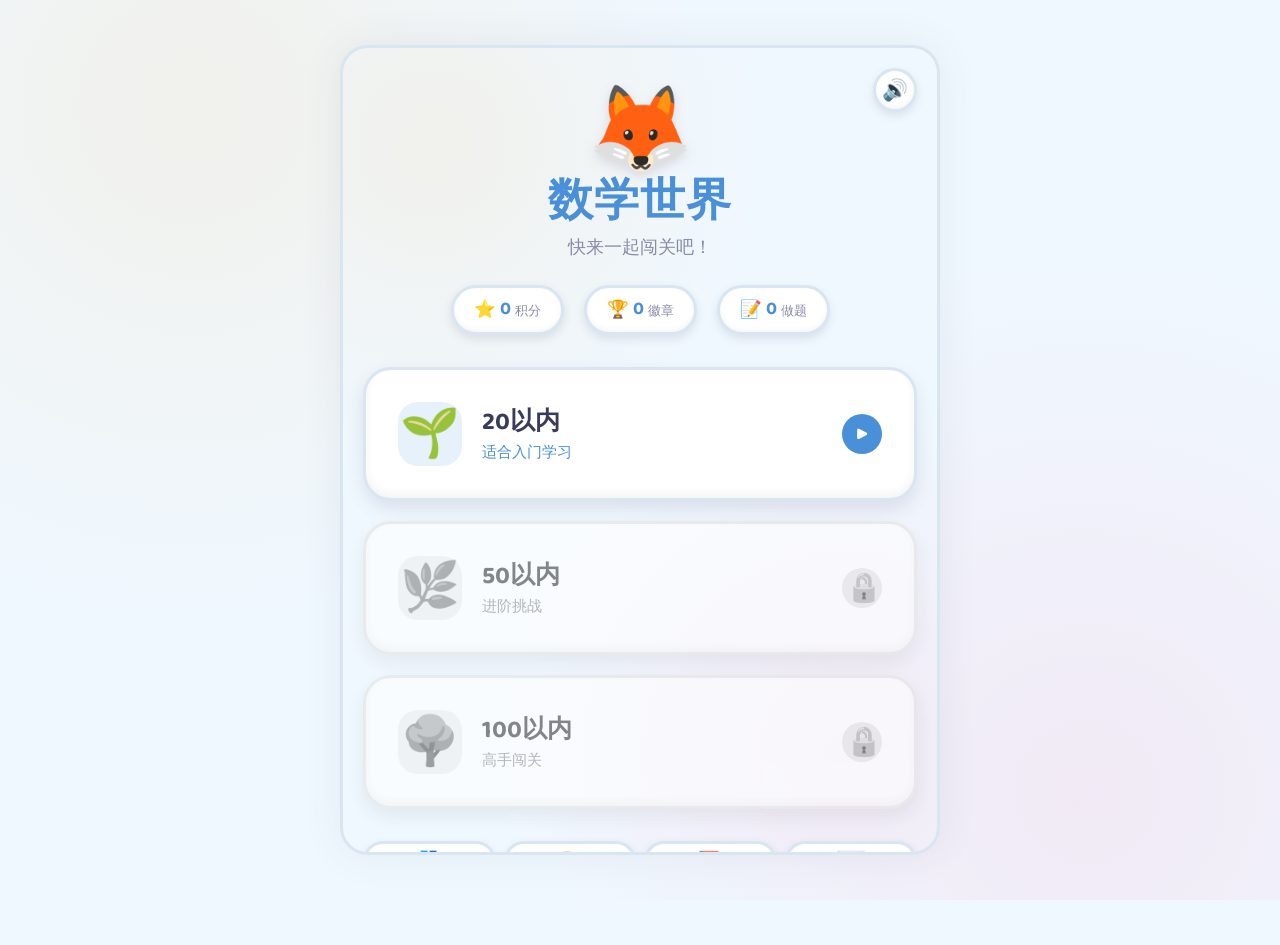
==== commit 1ef745c9: "refactor: 优化用户体验和代码结构 - 修复答题进度条：最后一题正确显示100%进度 - 键盘防重复提交：答题判分后自动禁用键盘 - 确认键空输入保护：无输入时确认键不响应 - 音效开关功能：" ====
--- a/index.html
+++ b/index.html
@@ -21,7 +21,10 @@
     <!-- ========== 首页 ========== -->
     <section id="page-home" class="page active">
       <div class="home-header">
-        <div class="mascot" id="home-mascot">🦊</div>
+        <button class="sound-toggle" id="sound-toggle" title="音效开关">
+          <span id="sound-icon">🔊</span>
+        </button>
+        <div class="mascot animate-float" id="home-mascot">🦊</div>
         <h1 class="home-title">数学世界</h1>
         <p class="home-subtitle">快来一起闯关吧！</p>
         <div class="home-stats-bar">
@@ -189,6 +192,7 @@
   <script src="js/error-book.js"></script>
   <script src="js/keyboard.js"></script>
   <script src="js/settlement.js"></script>
+  <script src="js/stats.js"></script>
   <script src="js/app.js"></script>
 </body>
 </html>
--- a/css/pages.css
+++ b/css/pages.css
@@ -447,6 +447,7 @@
    ============================================================ */
 .quiz-question .q-text {
   display: inline;
+  white-space: pre;  /* 保留 display 字符串中的空格，确保数字与运算符间距 */
 }
 .correct-answer-hint {
   margin-top: var(--space-md);
@@ -673,3 +674,78 @@
   .stats-row { font-size: var(--fs-md); }
   .stats-diff-row { font-size: var(--fs-md); }
 }
+
+/* ============================================================
+   音效开关按钮
+   ============================================================ */
+.sound-toggle {
+  position: absolute;
+  top: var(--space-md);
+  right: var(--space-md);
+  width: 44px;
+  height: 44px;
+  border: var(--border-thick) solid var(--color-border);
+  border-radius: var(--radius-full);
+  background: var(--color-card);
+  box-shadow: var(--shadow-clay-sm);
+  font-size: 1.3rem;
+  line-height: 1;
+  display: flex;
+  align-items: center;
+  justify-content: center;
+  z-index: 10;
+  transition: transform var(--transition-fast);
+}
+.sound-toggle:active { transform: scale(0.9); }
+
+/* ============================================================
+   键盘禁用状态
+   ============================================================ */
+.keyboard.kb-disabled {
+  opacity: 0.5;
+  pointer-events: none;
+}
+
+/* ============================================================
+   数据重置卡片
+   ============================================================ */
+.stats-reset-card {
+  text-align: center;
+  margin-top: var(--space-lg);
+}
+.reset-warning {
+  margin-top: var(--space-sm);
+  font-size: var(--fs-xs);
+  color: var(--color-danger);
+  line-height: 1.4;
+}
+
+/* ============================================================
+   结算页确保可滚动
+   ============================================================ */
+#page-settlement .settlement-container {
+  padding-bottom: var(--space-xxl);
+}
+
+/* ============================================================
+   难度卡片锁图标样式
+   ============================================================ */
+.difficulty-card.locked .dc-badge {
+  display: inline-flex;
+  align-items: center;
+  justify-content: center;
+  width: 40px;
+  height: 40px;
+  background: var(--color-border);
+  color: var(--color-text-muted);
+  border-radius: var(--radius-full);
+  font-size: 1.2rem;
+  flex-shrink: 0;
+}
+.difficulty-card.locked .dc-badge::before {
+  content: '🔒';
+}
+.difficulty-card.completed .dc-badge {
+  background: var(--color-success);
+  color: #fff;
+}
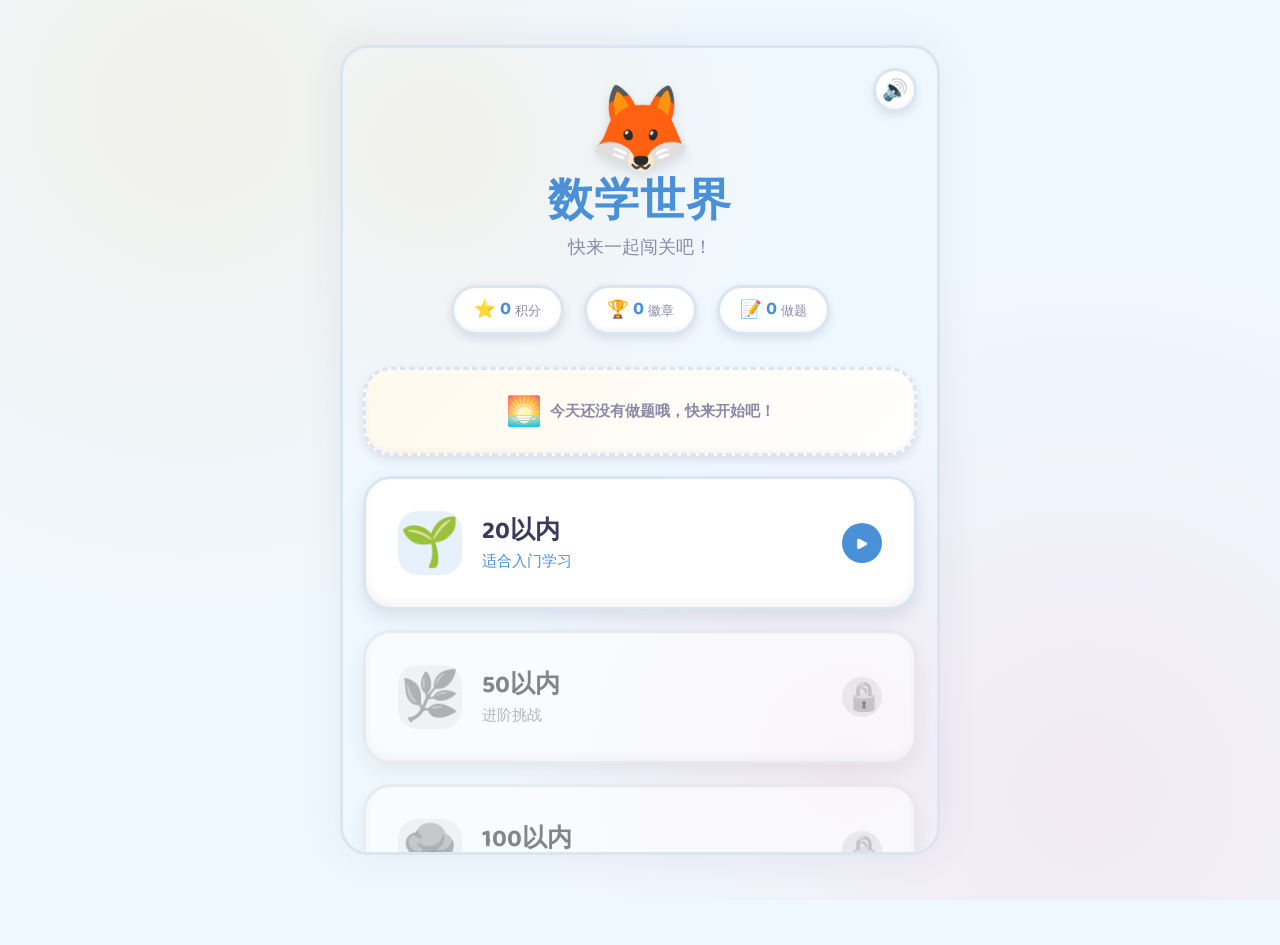
==== commit 4fb50209: "feat: 连击特效优化、鼓励语、今日进度、震动反馈、答案弹跳 - 连击里程碑特效优化：改为顶部横幅式，透明度降至0.85不遮挡页面 - 答对/答错鼓励语扩充至10+条随机显示，增加答题趣味性 - 首" ====
--- a/index.html
+++ b/index.html
@@ -46,6 +46,10 @@
         </div>
       </div>
 
+      <div class="today-progress-card" id="today-progress-card">
+        <!-- 今日学习进度 JS动态生成 -->
+      </div>
+
       <div class="difficulty-cards" id="difficulty-cards">
         <!-- JS动态生成 -->
       </div>
@@ -91,6 +95,12 @@
         <div class="quiz-progress-fill" id="quiz-progress-fill"></div>
       </div>
 
+      <div class="quiz-dots" id="quiz-dots">
+        <!-- 10个进度小圆点 JS动态生成 -->
+      </div>
+
+      <div class="quiz-type-tag" id="quiz-type-tag"></div>
+
       <div class="quiz-question-area" id="quiz-question-area">
         <!-- JS动态生成题目 -->
       </div>
@@ -101,6 +111,9 @@
         <!-- 九宫格键盘 -->
       </div>
     </section>
+
+    <!-- 连击里程碑特效层 -->
+    <div class="streak-milestone" id="streak-milestone"></div>
 
     <!-- ========== 结算页 ========== -->
     <section id="page-settlement" class="page">
@@ -193,6 +206,7 @@
   <script src="js/keyboard.js"></script>
   <script src="js/settlement.js"></script>
   <script src="js/stats.js"></script>
+  <script src="js/home.js"></script>
   <script src="js/app.js"></script>
 </body>
 </html>
--- a/css/pages.css
+++ b/css/pages.css
@@ -749,3 +749,196 @@
   background: var(--color-success);
   color: #fff;
 }
+
+/* ============================================================
+   主题商店积分余额栏
+   ============================================================ */
+.theme-balance-bar {
+  display: flex;
+  align-items: center;
+  justify-content: center;
+  gap: var(--space-sm);
+  padding: var(--space-md) var(--space-lg);
+  margin-bottom: var(--space-md);
+  background: var(--color-card);
+  border: var(--border-thick) solid var(--color-border);
+  border-radius: var(--radius-md);
+  box-shadow: var(--shadow-clay-sm);
+}
+.theme-balance-icon { font-size: 1.5rem; }
+.theme-balance-label {
+  font-size: var(--fs-sm);
+  color: var(--color-text-muted);
+}
+.theme-balance-val {
+  font-family: var(--font-heading);
+  font-weight: 800;
+  font-size: var(--fs-xl);
+  color: var(--color-secondary);
+}
+.themes-grid-inner {
+  display: grid;
+  grid-template-columns: repeat(2, 1fr);
+  gap: var(--space-md);
+}
+@media (min-width: 768px) {
+  .themes-grid-inner {
+    grid-template-columns: repeat(3, 1fr);
+  }
+}
+
+/* ============================================================
+   今日学习进度卡片
+   ============================================================ */
+.today-progress-card {
+  margin-bottom: var(--space-md);
+}
+.today-card-inner {
+  background: var(--color-card);
+  border: var(--border-thick) solid var(--color-border);
+  border-radius: var(--radius-lg);
+  box-shadow: var(--shadow-clay-sm);
+  padding: var(--space-md) var(--space-lg);
+  overflow: hidden;
+}
+.today-card-inner.empty {
+  display: flex;
+  align-items: center;
+  gap: var(--space-sm);
+  justify-content: center;
+  background: linear-gradient(135deg, #FFF9EC, #FFF);
+  border-style: dashed;
+}
+.today-card-inner.empty .today-icon {
+  font-size: 1.8rem;
+}
+.today-card-inner.empty .today-text {
+  font-size: var(--fs-sm);
+  color: var(--color-text-muted);
+  font-weight: 600;
+}
+.today-title {
+  font-family: var(--font-heading);
+  font-weight: 700;
+  font-size: var(--fs-sm);
+  color: var(--color-text-muted);
+  margin-bottom: var(--space-sm);
+  text-align: center;
+}
+.today-stats {
+  display: flex;
+  justify-content: space-around;
+  gap: var(--space-xs);
+}
+.today-stat {
+  display: flex;
+  flex-direction: column;
+  align-items: center;
+  gap: 2px;
+}
+.today-stat-val {
+  font-family: var(--font-heading);
+  font-weight: 800;
+  font-size: var(--fs-lg);
+  color: var(--color-primary);
+}
+.today-stat-label {
+  font-size: var(--fs-xs);
+  color: var(--color-text-muted);
+}
+
+/* ============================================================
+   答题进度小圆点
+   ============================================================ */
+.quiz-dots {
+  display: flex;
+  justify-content: center;
+  gap: 6px;
+  padding: var(--space-xs) 0 var(--space-sm);
+  flex-wrap: wrap;
+}
+.quiz-dot {
+  width: 12px;
+  height: 12px;
+  border-radius: var(--radius-full);
+  background: var(--color-border);
+  border: 2px solid transparent;
+  transition: all var(--transition-fast);
+}
+.quiz-dot.current {
+  background: var(--color-primary);
+  transform: scale(1.3);
+  box-shadow: 0 0 6px var(--color-primary);
+}
+.quiz-dot.correct {
+  background: var(--color-success);
+}
+.quiz-dot.wrong {
+  background: var(--color-danger);
+}
+
+/* ============================================================
+   题型标签
+   ============================================================ */
+.quiz-type-tag {
+  display: inline-flex;
+  align-items: center;
+  gap: 4px;
+  align-self: center;
+  padding: 4px 14px;
+  background: var(--color-card);
+  border: 2px solid var(--color-border);
+  border-radius: var(--radius-full);
+  font-size: var(--fs-xs);
+  font-weight: 600;
+  color: var(--color-text-muted);
+  margin-bottom: var(--space-xs);
+  box-shadow: var(--shadow-clay-sm);
+}
+
+/* ============================================================
+   连击里程碑特效（顶部横幅式，半透明不遮挡页面）
+   ============================================================ */
+.streak-milestone {
+  position: fixed;
+  top: 8%;
+  left: 50%;
+  transform: translate(-50%, -120%) scale(0.8);
+  opacity: 0;
+  z-index: 9000;
+  pointer-events: none;
+  transition: opacity 400ms ease-out, transform 400ms cubic-bezier(0.34, 1.56, 0.64, 1);
+}
+.streak-milestone.show {
+  opacity: 0.85;
+  transform: translate(-50%, 0) scale(1);
+}
+.milestone-text {
+  font-family: var(--font-heading);
+  font-weight: 800;
+  font-size: clamp(1.2rem, 4.5vw, 1.8rem);
+  color: #fff;
+  background: linear-gradient(135deg, var(--color-secondary), var(--color-accent));
+  padding: 10px 24px;
+  border-radius: var(--radius-full);
+  box-shadow: 0 4px 16px rgba(255, 107, 157, 0.3);
+  text-align: center;
+  white-space: nowrap;
+  backdrop-filter: blur(4px);
+}
+
+/* ============================================================
+   每日奖励提示
+   ============================================================ */
+.quiz-feedback.daily-reward {
+  background: linear-gradient(135deg, #FFF9EC, #FFE9D6);
+  border: 2px solid var(--color-warning);
+  color: var(--color-secondary);
+  font-weight: 700;
+  animation: dailyRewardPop 400ms ease-out;
+}
+@keyframes dailyRewardPop {
+  0% { transform: scale(0.5); opacity: 0; }
+  60% { transform: scale(1.1); opacity: 1; }
+  100% { transform: scale(1); }
+}
--- a/css/animations.css
+++ b/css/animations.css
@@ -4,6 +4,19 @@
    ============================================================ */
 
 /* ---------- Keyframes ---------- */
+
+/* 答案框弹跳动画（答对时） */
+@keyframes answerBounce {
+  0%   { transform: scale(1); }
+  30%  { transform: scale(1.3) translateY(-8px); }
+  50%  { transform: scale(0.95) translateY(0); }
+  70%  { transform: scale(1.1) translateY(-4px); }
+  100% { transform: scale(1) translateY(0); }
+}
+.answer-bounce {
+  animation: answerBounce 500ms cubic-bezier(0.34, 1.56, 0.64, 1);
+}
+
 @keyframes fadeIn {
   from { opacity: 0; }
   to   { opacity: 1; }
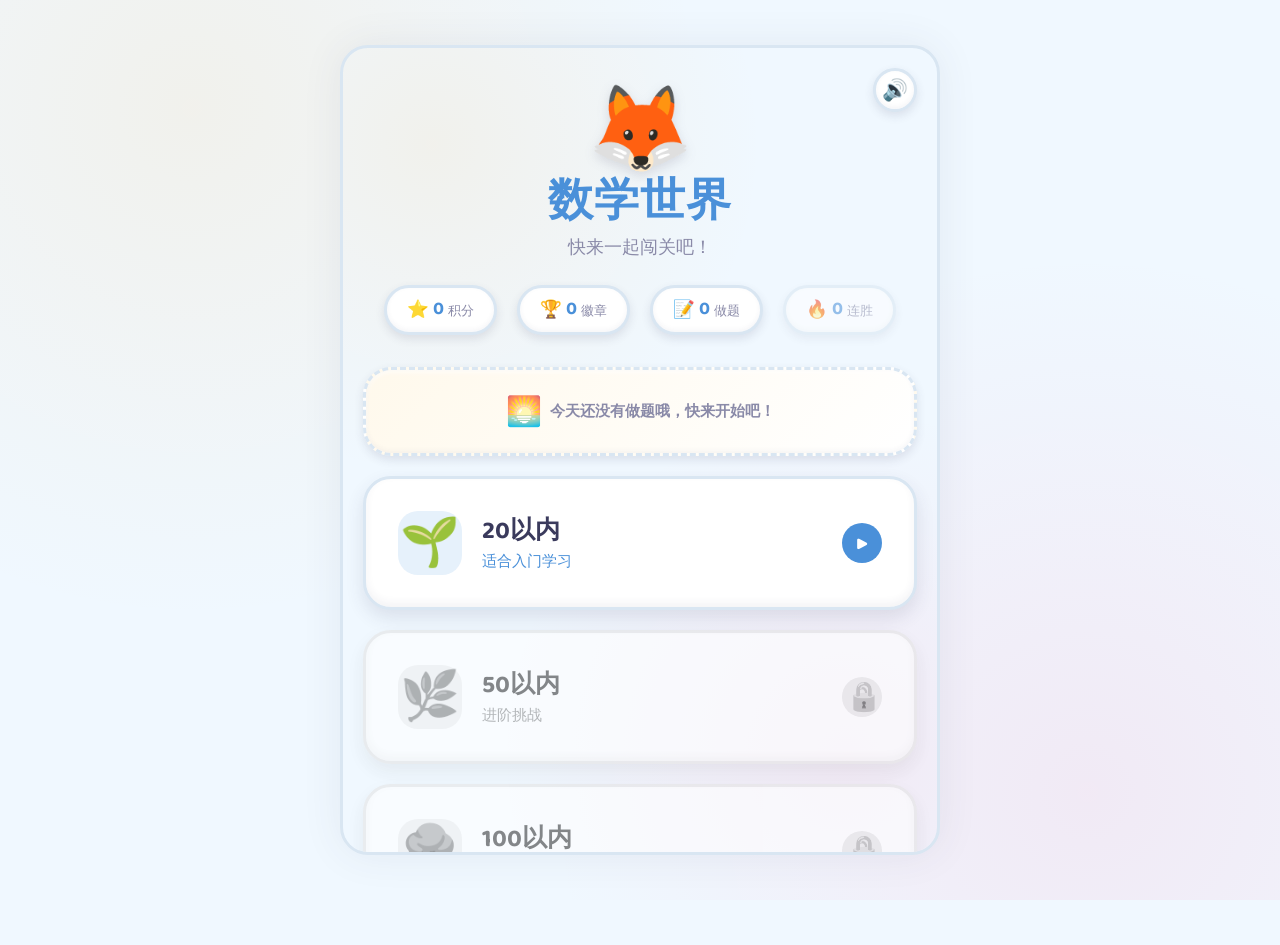
==== commit 92249c84: "feat: 连续学习天数系统与连胜徽章 - storage: 新增 studyStreak/lastStudyDate/bestStudyStreak 字段及更新逻辑   - 每日首次答题更新，连续+" ====
--- a/index.html
+++ b/index.html
@@ -43,6 +43,11 @@
             <span class="stat-value" id="home-total-questions">0</span>
             <span class="stat-label">做题</span>
           </div>
+          <div class="stat-pill stat-pill-streak" id="home-streak-pill" title="连续学习天数">
+            <span class="stat-icon">🔥</span>
+            <span class="stat-value" id="home-streak">0</span>
+            <span class="stat-label">连胜</span>
+          </div>
         </div>
       </div>
 
@@ -85,9 +90,15 @@
           <span class="quiz-progress-sep">/</span>
           <span class="quiz-progress-total">10</span>
         </div>
-        <div class="quiz-streak" id="quiz-streak-display" style="visibility:hidden">
-          <span class="streak-fire">🔥</span>
-          <span id="quiz-streak-count">0</span>
+        <div class="quiz-top-right">
+          <div class="quiz-timer" id="quiz-timer" title="本组用时">
+            <span class="timer-icon">⏱️</span>
+            <span id="quiz-timer-text">00:00</span>
+          </div>
+          <div class="quiz-streak" id="quiz-streak-display" style="visibility:hidden">
+            <span class="streak-fire">🔥</span>
+            <span id="quiz-streak-count">0</span>
+          </div>
         </div>
       </div>
 
--- a/css/components.css
+++ b/css/components.css
@@ -123,6 +123,19 @@
 .stat-pill .stat-label {
   color: var(--color-text-muted);
   font-size: var(--fs-xs);
+}
+/* 连续学习天数胶囊：默认灰显，今日已学习时点亮为火焰橙 */
+.stat-pill-streak { opacity: 0.55; transition: opacity var(--transition-fast); }
+.stat-pill-streak.active {
+  opacity: 1;
+  border-color: #F59E0B;
+  background: linear-gradient(135deg, #FFF7E6, #FFE9C7);
+}
+.stat-pill-streak.active .stat-icon { animation: flamePulse 1.4s ease-in-out infinite; }
+.stat-pill-streak.active .stat-value { color: #E8590C; }
+@keyframes flamePulse {
+  0%, 100% { transform: scale(1); }
+  50% { transform: scale(1.18); }
 }
 
 /* ---------- Bottom navigation button ---------- */
--- a/css/pages.css
+++ b/css/pages.css
@@ -153,6 +153,38 @@
 }
 .streak-fire { font-size: 1.2rem; line-height: 1; }
 
+/* 顶栏右侧：计时器 + 连击 */
+.quiz-top-right {
+  display: inline-flex;
+  align-items: center;
+  gap: var(--space-sm);
+}
+.quiz-timer {
+  display: inline-flex;
+  align-items: center;
+  gap: 4px;
+  padding: 6px var(--space-md);
+  background: var(--color-card);
+  border: var(--border-thick) solid var(--color-border);
+  border-radius: var(--radius-full);
+  box-shadow: var(--shadow-clay-sm);
+  font-family: var(--font-heading);
+  font-weight: 700;
+  font-variant-numeric: tabular-nums;
+  color: var(--color-text);
+  font-size: var(--fs-sm);
+}
+.quiz-timer .timer-icon { font-size: 1rem; line-height: 1; }
+.quiz-timer.warning {
+  color: var(--color-danger);
+  border-color: var(--color-danger);
+  animation: timerPulse 1s ease-in-out infinite;
+}
+@keyframes timerPulse {
+  0%, 100% { transform: scale(1); }
+  50% { transform: scale(1.06); }
+}
+
 .quiz-progress-bar {
   width: 100%;
   height: 14px;
@@ -204,6 +236,14 @@
 }
 .quiz-feedback.correct { color: var(--color-success); background: rgba(107, 203, 119, 0.12); }
 .quiz-feedback.wrong { color: var(--color-danger); background: rgba(255, 107, 107, 0.12); }
+/* 反馈区本题用时标签 */
+.quiz-feedback .feedback-time {
+  font-family: var(--font-body);
+  font-weight: 600;
+  font-size: 0.85em;
+  opacity: 0.85;
+  margin-left: var(--space-xs);
+}
 
 .keyboard-area {
   padding-top: var(--space-sm);
@@ -610,9 +650,11 @@
   display: flex;
   justify-content: space-between;
   align-items: center;
+  gap: var(--space-sm);
   margin-bottom: var(--space-sm);
 }
 .error-count-text { font-size: var(--fs-sm); color: var(--color-text-muted); }
+.error-toolbar-actions { display: inline-flex; gap: var(--space-sm); }
 .error-clear-btn {
   padding: 6px 14px;
   border: 2px solid var(--color-danger);
@@ -624,6 +666,20 @@
   cursor: pointer;
 }
 .error-clear-btn:active { transform: scale(0.95); }
+.error-practice-btn {
+  padding: 6px 14px;
+  min-height: 36px;
+  border: 2px solid var(--color-primary);
+  border-radius: var(--radius-full);
+  background: var(--color-primary);
+  color: #fff;
+  font-size: var(--fs-xs);
+  font-weight: 700;
+  cursor: pointer;
+  box-shadow: var(--shadow-clay-sm);
+  transition: transform var(--transition-fast);
+}
+.error-practice-btn:active { transform: scale(0.95); }
 .error-card {
   padding: var(--space-md);
   background: var(--color-card);
@@ -800,6 +856,7 @@
   box-shadow: var(--shadow-clay-sm);
   padding: var(--space-md) var(--space-lg);
   overflow: hidden;
+  text-align: center;
 }
 .today-card-inner.empty {
   display: flex;
@@ -845,6 +902,47 @@
 .today-stat-label {
   font-size: var(--fs-xs);
   color: var(--color-text-muted);
+}
+/* 连续学习天数徽章 */
+.today-streak-badge {
+  display: inline-flex;
+  align-items: center;
+  gap: 4px;
+  padding: 4px 12px;
+  border-radius: var(--radius-full);
+  background: var(--color-card);
+  border: 2px solid var(--color-border);
+  font-size: var(--fs-sm);
+  color: var(--color-text-muted);
+  opacity: 0.6;
+}
+.today-streak-badge.active {
+  opacity: 1;
+  background: linear-gradient(135deg, #FFF7E6, #FFE9C7);
+  border-color: #F59E0B;
+  color: #E8590C;
+}
+.today-streak-badge .streak-flame {
+  font-size: 1.1em;
+  animation: flamePulse 1.4s ease-in-out infinite;
+}
+.today-streak-badge .streak-num {
+  font-family: var(--font-heading);
+  font-weight: 800;
+  font-size: var(--fs-md);
+}
+.today-streak-badge .streak-best {
+  font-size: var(--fs-xs);
+  opacity: 0.7;
+  font-weight: 600;
+}
+.today-streak-hint {
+  text-align: center;
+  font-size: var(--fs-xs);
+  color: #E8590C;
+  font-weight: 600;
+  margin-top: 4px;
+  margin-bottom: var(--space-sm);
 }
 
 /* ============================================================
